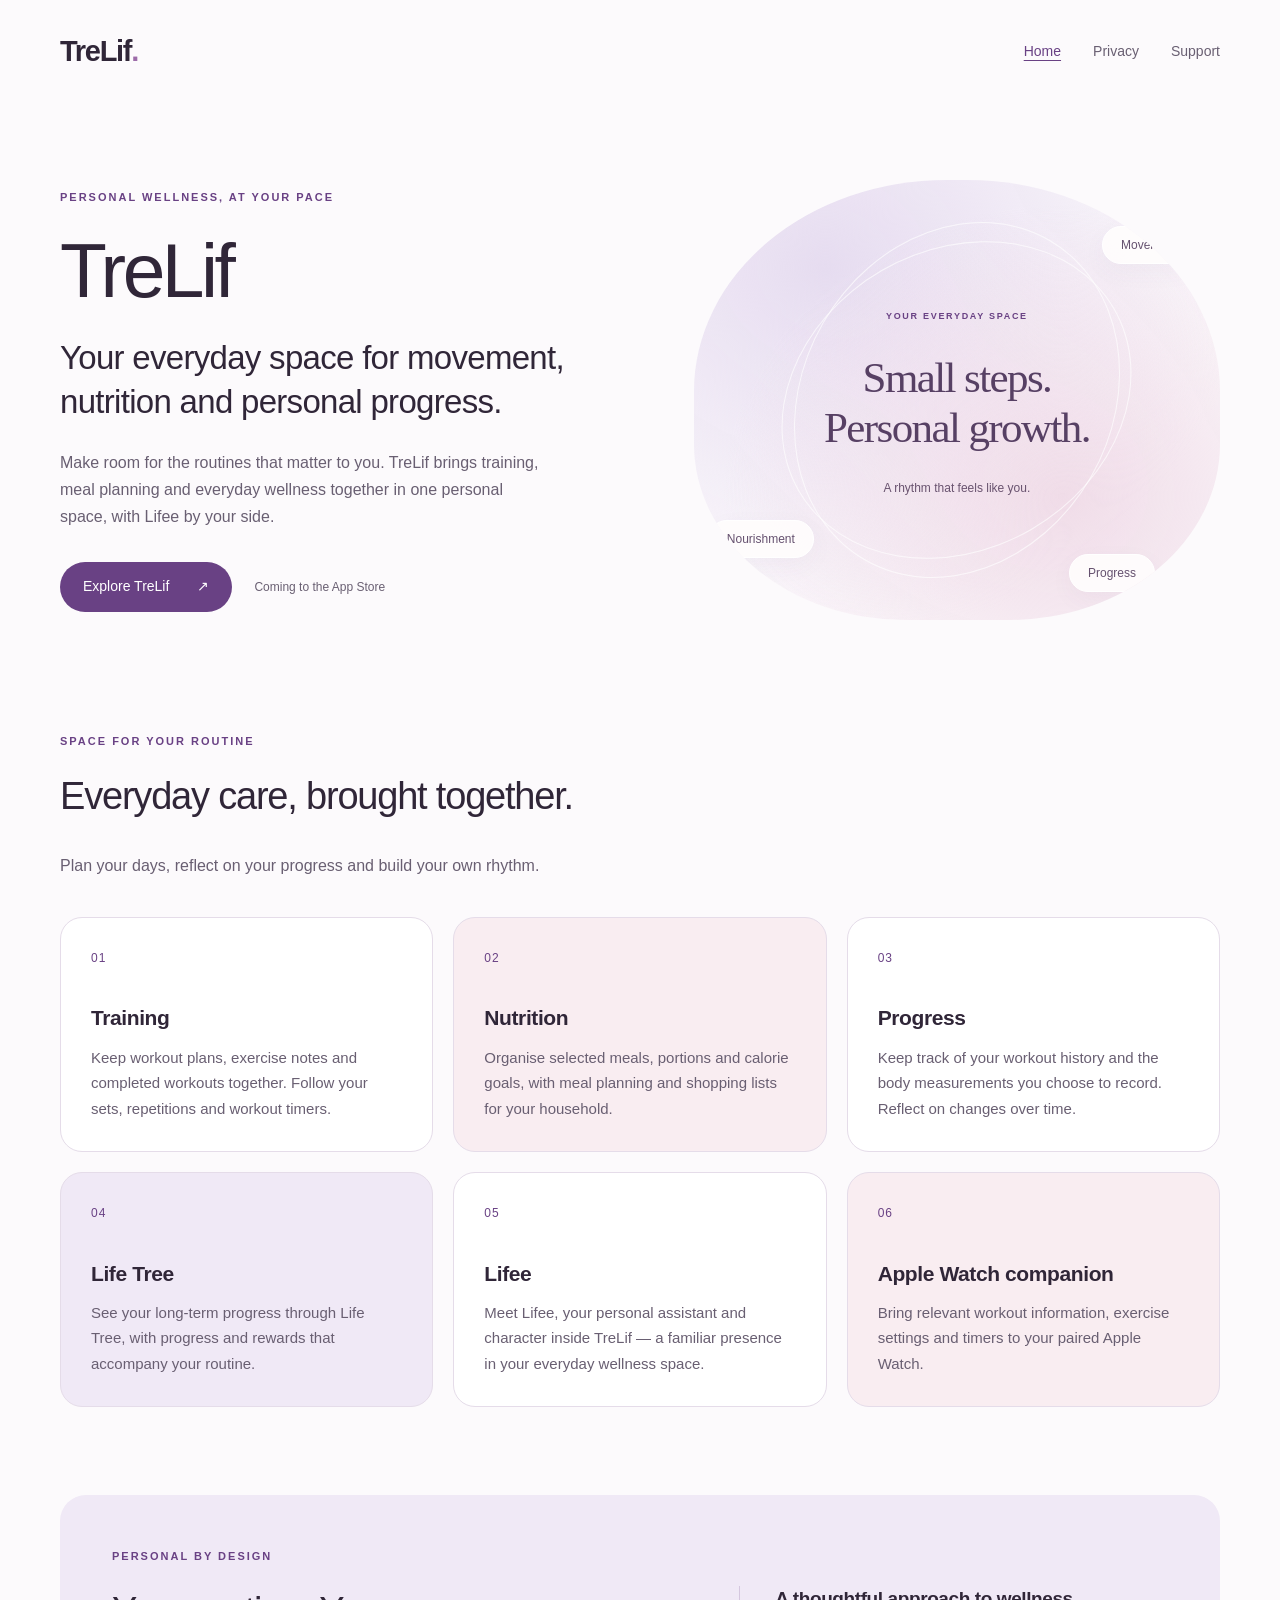
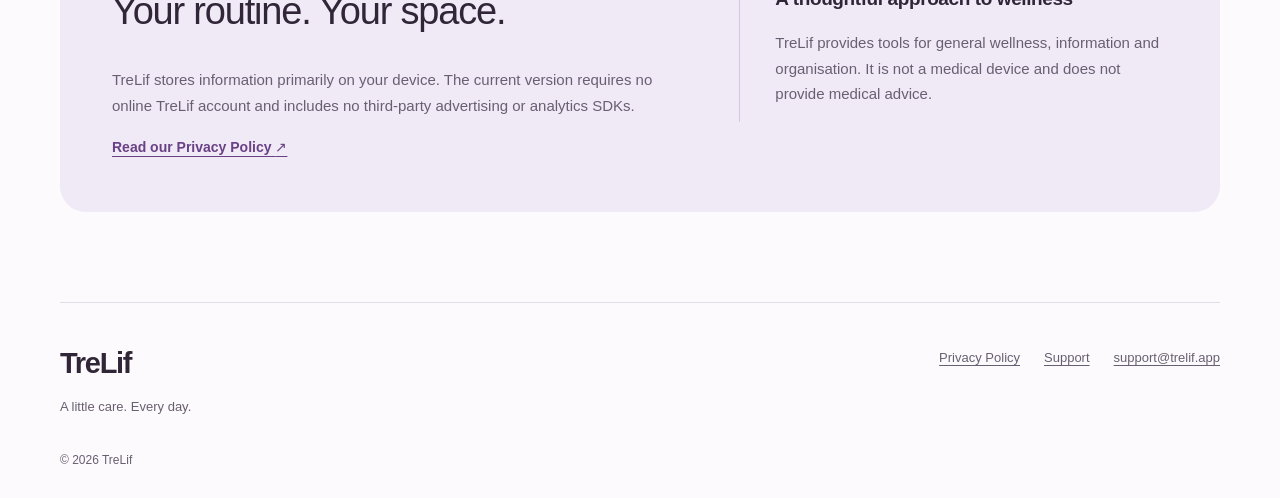
==== index.html @ 0e0c575e "Add TreLif website, privacy policy and support pages" ====
<!doctype html>
<html lang="en">
<head>
<meta charset="utf-8">
<meta name="viewport" content="width=device-width, initial-scale=1">
<meta name="description" content="Your everyday space for movement, nutrition and personal progress. Discover TreLif, Lifee and Life Tree.">
<meta name="theme-color" content="#faf7fc">
<title>TreLif — Your everyday wellness space</title>
<link rel="stylesheet" href="./assets/css/style.css">
</head>
<body>
<a class="skip-link" href="#main">Skip to content</a>
<header class="site-header wrap"><a class="wordmark" href="./" aria-label="TreLif home">TreLif<span class="brand-dot" aria-hidden="true">.</span></a><nav aria-label="Main navigation"><a href="./" aria-current="page">Home</a><a href="./privacy/">Privacy</a><a href="./support/">Support</a></nav></header>
<main id="main"><section class="hero wrap"><div class="hero-copy"><p class="eyebrow">PERSONAL WELLNESS, AT YOUR PACE</p><h1>TreLif</h1><p class="hero-statement">Your everyday space for movement, nutrition and personal progress.</p><p class="intro">Make room for the routines that matter to you. TreLif brings training, meal planning and everyday wellness together in one personal space, with Lifee by your side.</p><div class="hero-actions"><a class="button" href="#explore">Explore TreLif <span aria-hidden="true">↗</span></a><span class="coming">Coming to the App Store</span></div></div><aside class="hero-art" aria-label="Movement, nourishment and growth"><div class="orbit orbit-one"></div><div class="orbit orbit-two"></div><div class="art-core"><span class="eyebrow">YOUR EVERYDAY SPACE</span><p>Small steps.<br>Personal growth.</p><span class="art-caption">A rhythm that feels like you.</span></div><span class="art-label label-one">Movement</span><span class="art-label label-two">Nourishment</span><span class="art-label label-three">Progress</span></aside></section>
<section id="explore" class="explore wrap"><div class="section-heading"><p class="eyebrow">SPACE FOR YOUR ROUTINE</p><h2>Everyday care, brought together.</h2><p>Plan your days, reflect on your progress and build your own rhythm.</p></div><div class="feature-grid"><article class="feature-card"><span class="feature-number" aria-hidden="true">01</span><h3>Training</h3><p>Keep workout plans, exercise notes and completed workouts together. Follow your sets, repetitions and workout timers.</p></article><article class="feature-card"><span class="feature-number" aria-hidden="true">02</span><h3>Nutrition</h3><p>Organise selected meals, portions and calorie goals, with meal planning and shopping lists for your household.</p></article><article class="feature-card"><span class="feature-number" aria-hidden="true">03</span><h3>Progress</h3><p>Keep track of your workout history and the body measurements you choose to record. Reflect on changes over time.</p></article><article class="feature-card"><span class="feature-number" aria-hidden="true">04</span><h3>Life Tree</h3><p>See your long-term progress through Life Tree, with progress and rewards that accompany your routine.</p></article><article class="feature-card"><span class="feature-number" aria-hidden="true">05</span><h3>Lifee</h3><p>Meet Lifee, your personal assistant and character inside TreLif — a familiar presence in your everyday wellness space.</p></article><article class="feature-card"><span class="feature-number" aria-hidden="true">06</span><h3>Apple Watch companion</h3><p>Bring relevant workout information, exercise settings and timers to your paired Apple Watch.</p></article></div></section><section class="privacy-note wrap"><div><p class="eyebrow">PERSONAL BY DESIGN</p><h2>Your routine. Your space.</h2><p>TreLif stores information primarily on your device. The current version requires no online TreLif account and includes no third-party advertising or analytics SDKs.</p><a class="text-link" href="./privacy/">Read our Privacy Policy <span aria-hidden="true">↗</span></a></div><div class="wellness-note"><h3>A thoughtful approach to wellness</h3><p>TreLif provides tools for general wellness, information and organisation. It is not a medical device and does not provide medical advice.</p></div></section></main>
<footer class="site-footer wrap"><div><a class="wordmark" href="./">TreLif</a><p>A little care. Every day.</p></div><nav aria-label="Footer navigation"><a href="./privacy/">Privacy Policy</a><a href="./support/">Support</a><a href="mailto:support@trelif.app">support@trelif.app</a></nav><p class="copyright">© 2026 TreLif</p></footer>
</body>
</html>
---- assets/css/style.css ----
:root{color-scheme:light;--paper:#fcfafc;--ink:#302638;--muted:#695f72;--purple:#694184;--line:#e5dce9;--lavender:#f0e9f6;--pink:#f9edf1;font-family:-apple-system,BlinkMacSystemFont,"Segoe UI",sans-serif;font-synthesis:none}*{box-sizing:border-box}html{scroll-behavior:smooth;scroll-padding-top:2rem}body{margin:0;background:var(--paper);color:var(--ink);font-size:16px;line-height:1.7}a{color:var(--purple);text-underline-offset:.25em}a:hover{text-decoration-thickness:2px}a:focus-visible,summary:focus-visible{outline:3px solid var(--purple);outline-offset:5px;border-radius:3px}.wrap{width:min(1160px,calc(100% - 64px));margin-inline:auto}.narrow{max-width:800px}.site-header{min-height:104px;display:flex;align-items:center;justify-content:space-between;gap:24px}.wordmark{font-size:29px;font-weight:650;letter-spacing:-1.3px;color:var(--ink);text-decoration:none}.brand-dot{color:#9d6ba9}.site-header nav{display:flex;gap:32px}.site-header nav a{font-size:14px;color:var(--muted);text-decoration:none}.site-header nav a:hover,.site-header nav a[aria-current]{color:var(--purple);text-decoration:underline}.skip-link{position:absolute;top:8px;left:8px;transform:translateY(-180%);padding:8px 16px;background:white;z-index:5}.skip-link:focus{transform:none}.hero{display:grid;grid-template-columns:1.1fr 1fr;align-items:center;gap:55px;padding-block:76px 112px}.eyebrow{font-size:11px;font-weight:650;letter-spacing:2px;color:var(--purple);margin:0 0 22px}h1,h2,h3,p{margin-top:0}h1{font-size:clamp(48px,6vw,80px);font-weight:500;letter-spacing:-3.5px;line-height:1.08;margin-bottom:24px}h2{font-size:clamp(28px,3vw,38px);font-weight:500;line-height:1.25;letter-spacing:-1.2px}h3{font-size:21px;font-weight:550;line-height:1.35;letter-spacing:-.4px}.hero-statement{font-size:clamp(24px,2.6vw,33px);line-height:1.35;letter-spacing:-.7px;margin-bottom:24px}.intro{color:var(--muted);max-width:490px}.hero-actions{display:flex;flex-wrap:wrap;gap:22px;align-items:center;margin-top:32px}.button{display:inline-flex;gap:28px;align-items:center;background:var(--purple);color:#fff;text-decoration:none;padding:13px 23px;border-radius:50px;font-size:14px}.button:hover{background:#543268}.coming{font-size:12px;color:var(--muted)}.hero-art{min-height:440px;position:relative;display:grid;place-items:center;isolation:isolate;border-radius:48% 48% 40% 40%;background:radial-gradient(ellipse at 70% 72%,#f0dce8,transparent 65%),radial-gradient(ellipse at 25% 20%,#e6dcf0,transparent 75%);overflow:hidden}.art-core{text-align:center;z-index:1;padding:45px 20px}.art-core .eyebrow{font-size:9px;letter-spacing:1.7px}.art-core p{font-family:Georgia,"Times New Roman",serif;font-size:43px;line-height:1.16;letter-spacing:-1.6px;margin:26px 0 20px;color:#574064}.art-caption{font-size:12px;color:#69536f}.orbit{position:absolute;width:310px;height:370px;border:1px solid #ffffffaa;border-radius:50%;transform:rotate(30deg)}.orbit-two{width:365px;height:300px;transform:rotate(-30deg)}.art-label{position:absolute;z-index:2;background:#fffdfdea;border:1px solid #fff;border-radius:24px;padding:8px 18px;font-size:12px;color:#65516f;box-shadow:0 8px 25px #6440730b}.label-one{top:46px;right:24px}.label-two{bottom:62px;left:14px}.label-three{bottom:28px;right:65px}.explore{padding-bottom:88px}.section-heading{max-width:650px;margin-bottom:38px}.section-heading p:last-child{color:var(--muted)}.feature-grid{display:grid;grid-template-columns:repeat(3,1fr);gap:20px}.feature-card{padding:30px;border:1px solid var(--line);border-radius:22px;background:#fff}.feature-card:nth-child(2),.feature-card:nth-child(6){background:var(--pink)}.feature-card:nth-child(4){background:var(--lavender)}.feature-number{display:block;font-size:12px;letter-spacing:1px;color:var(--purple);margin-bottom:36px}.feature-card h3{margin-bottom:12px}.feature-card p{font-size:15px;color:var(--muted);margin:0}.privacy-note{display:grid;grid-template-columns:1.3fr 1fr;gap:70px;padding:52px;border-radius:26px;background:var(--lavender);margin-bottom:90px}.privacy-note p:not(.eyebrow){color:var(--muted);font-size:15px}.text-link{font-size:14px;font-weight:600}.wellness-note{align-self:center;border-left:1px solid #d5c7df;padding-left:35px}.wellness-note h3{font-size:19px}.site-footer{border-top:1px solid var(--line);display:grid;grid-template-columns:1fr auto;gap:25px;padding-block:36px 28px}.site-footer p{font-size:13px;color:var(--muted);margin:7px 0 0}.site-footer nav{display:flex;align-items:start;flex-wrap:wrap;gap:24px;padding-top:8px}.site-footer nav a{font-size:13px;color:var(--muted)}.site-footer .copyright{grid-column:1/-1;font-size:12px}.page-heading{padding-block:64px 38px}.page-heading h1{font-size:clamp(36px,5vw,54px);letter-spacing:-2px}.page-heading>p:not(.eyebrow){color:var(--muted)}.dates{display:flex;flex-wrap:wrap;gap:8px 30px;border-block:1px solid var(--line);padding:16px 0;margin:28px 0}.dates p{font-size:13px;margin:0}.policy{padding-bottom:70px}.contents{background:var(--lavender);border-radius:20px;padding:28px 32px;margin-bottom:48px}.contents h2{font-size:24px}.contents ol{columns:2;column-gap:40px;padding-left:24px;margin:0}.contents li{font-size:13px;padding:4px 0;break-inside:avoid}.policy section{padding-top:18px;margin-bottom:26px}.policy section h2{font-size:25px;letter-spacing:-.5px}.policy section p,.policy section li{color:var(--muted)}.policy section ul{padding-left:24px}.contact-email{display:inline-block;font-size:clamp(20px,4vw,29px);font-weight:500;overflow-wrap:anywhere}.faq{padding-bottom:80px}.faq>h2{margin-bottom:32px}.faq article{border-top:1px solid var(--line);padding:24px 0 7px}.faq article h3{font-size:18px;margin-bottom:10px}.faq article p{color:var(--muted)}.support-policy{margin-top:30px}.error-page{min-height:55vh;padding-bottom:80px}main{overflow-wrap:break-word}@media(min-width:1400px){.hero{padding-top:100px}}@media(max-width:900px){.hero{gap:28px;padding-block:48px 72px}.hero-art{min-height:390px}.art-core p{font-size:36px}.feature-grid{grid-template-columns:repeat(2,1fr)}.privacy-note{gap:35px;padding:36px}.site-footer nav{gap:16px;max-width:300px}}@media(max-width:640px){.wrap{width:calc(100% - 40px)}.site-header{min-height:84px;gap:16px}.site-header nav{gap:18px}.site-header nav a{font-size:13px}.wordmark{font-size:26px}.hero{grid-template-columns:1fr;padding-block:36px 64px;gap:42px}h1{letter-spacing:-2px}.hero-art{min-height:350px;max-width:420px;width:100%;justify-self:center}.hero-statement{max-width:420px}.hero-actions{gap:18px}.art-core p{font-size:39px}.feature-grid{grid-template-columns:1fr}.feature-card{padding:27px}.feature-number{margin-bottom:24px}.explore{padding-bottom:56px}.privacy-note{grid-template-columns:1fr;padding:28px;gap:30px;margin-bottom:56px}.wellness-note{padding-left:0;padding-top:25px;border-left:0;border-top:1px solid #d5c7df}.site-footer{grid-template-columns:1fr;gap:16px}.site-footer nav{max-width:none;gap:14px 24px}.page-heading{padding-top:36px}.contents{padding:24px}.contents ol{columns:1}.policy section h2{font-size:23px}.dates{display:block}.dates p+p{margin-top:8px}}@media(prefers-reduced-motion:reduce){html{scroll-behavior:auto}*,*::before,*::after{animation:none!important;transition:none!important}}
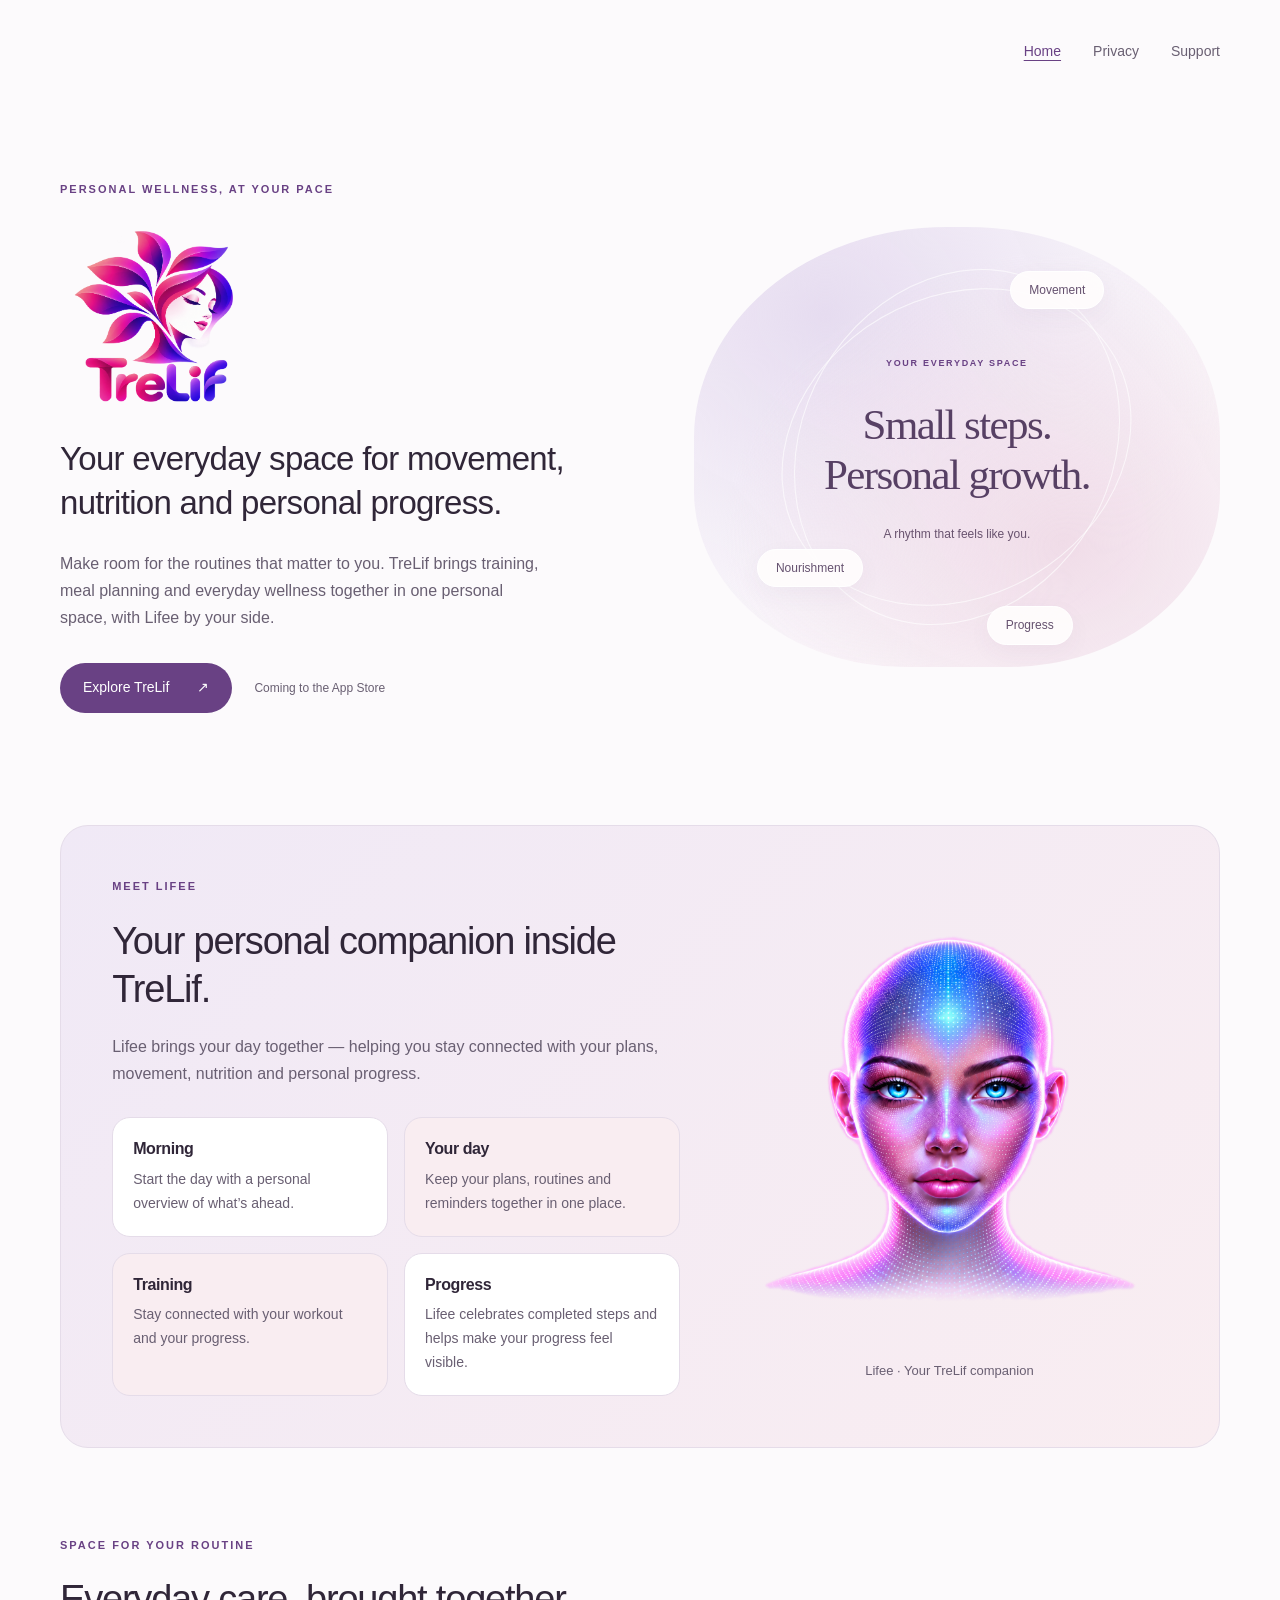
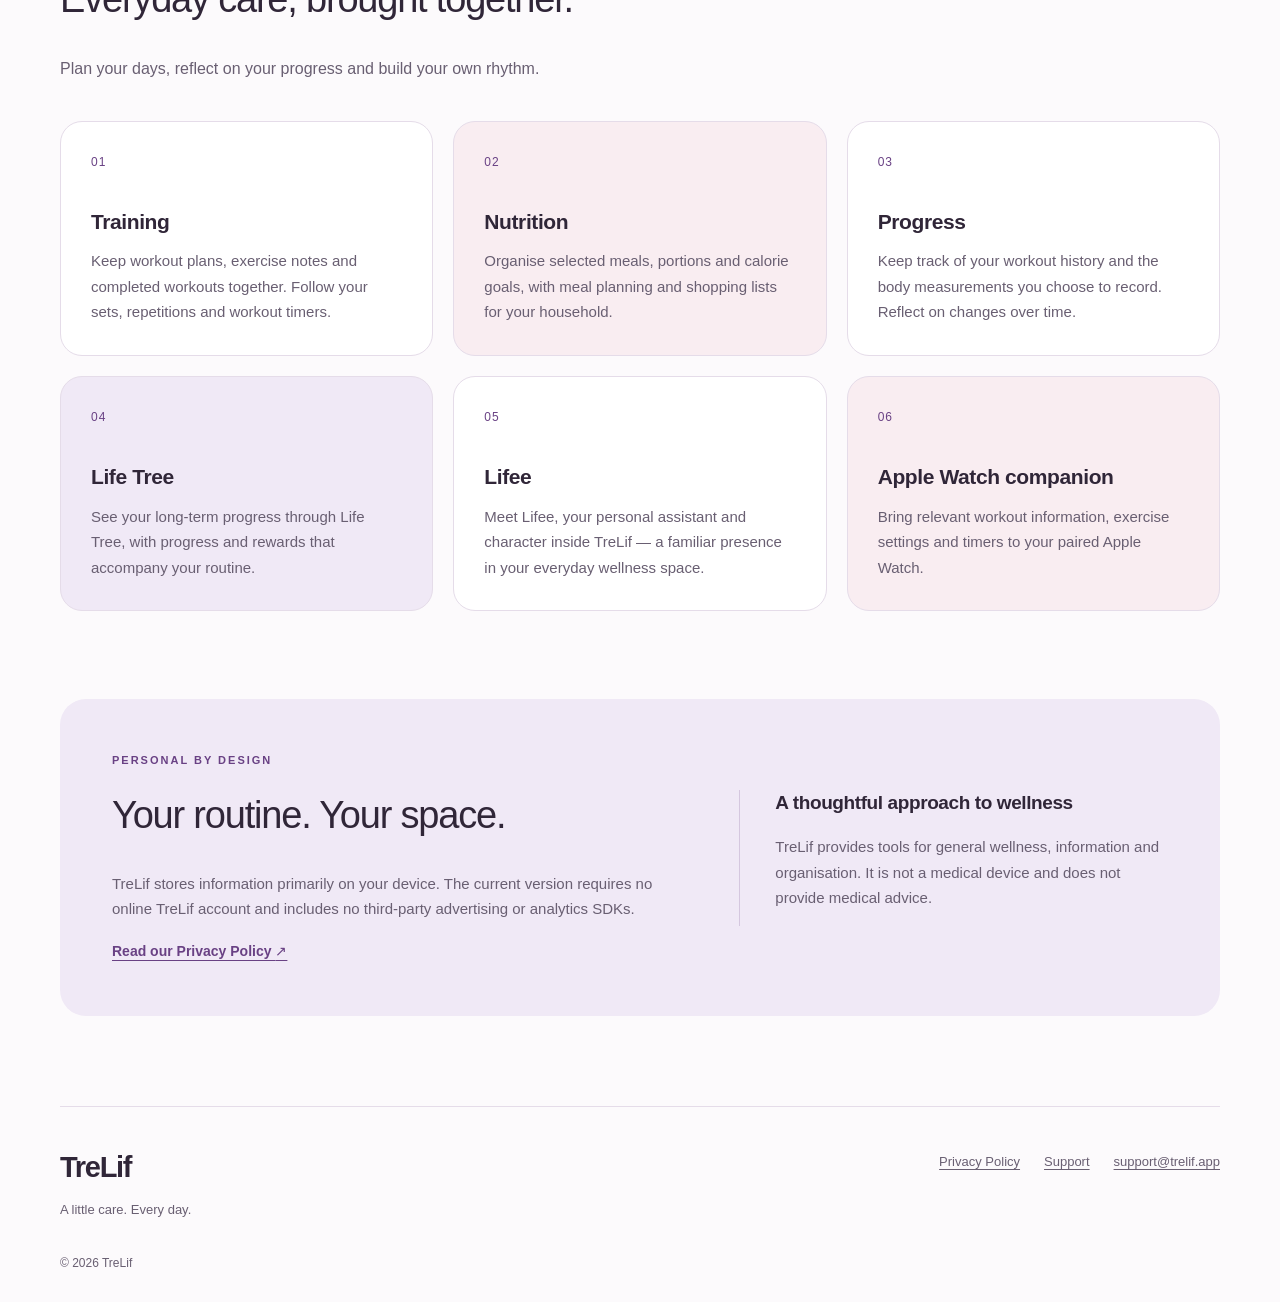
==== commit 5f7fa1a0: "checkpoint: approved Lifee design before animation" ====
--- a/index.html
+++ b/index.html
@@ -10,8 +10,29 @@
 </head>
 <body>
 <a class="skip-link" href="#main">Skip to content</a>
-<header class="site-header wrap"><a class="wordmark" href="./" aria-label="TreLif home">TreLif<span class="brand-dot" aria-hidden="true">.</span></a><nav aria-label="Main navigation"><a href="./" aria-current="page">Home</a><a href="./privacy/">Privacy</a><a href="./support/">Support</a></nav></header>
-<main id="main"><section class="hero wrap"><div class="hero-copy"><p class="eyebrow">PERSONAL WELLNESS, AT YOUR PACE</p><h1>TreLif</h1><p class="hero-statement">Your everyday space for movement, nutrition and personal progress.</p><p class="intro">Make room for the routines that matter to you. TreLif brings training, meal planning and everyday wellness together in one personal space, with Lifee by your side.</p><div class="hero-actions"><a class="button" href="#explore">Explore TreLif <span aria-hidden="true">↗</span></a><span class="coming">Coming to the App Store</span></div></div><aside class="hero-art" aria-label="Movement, nourishment and growth"><div class="orbit orbit-one"></div><div class="orbit orbit-two"></div><div class="art-core"><span class="eyebrow">YOUR EVERYDAY SPACE</span><p>Small steps.<br>Personal growth.</p><span class="art-caption">A rhythm that feels like you.</span></div><span class="art-label label-one">Movement</span><span class="art-label label-two">Nourishment</span><span class="art-label label-three">Progress</span></aside></section>
+<header class="site-header site-header--home wrap"><nav aria-label="Main navigation"><a href="./" aria-current="page">Home</a><a href="./privacy/">Privacy</a><a href="./support/">Support</a></nav></header>
+<main id="main"><section class="hero wrap"><div class="hero-copy"><p class="eyebrow">PERSONAL WELLNESS, AT YOUR PACE</p><img class="hero-logo" src="assets/images/trelif-logo-web-new.png" alt="TreLif" width="1024" height="1024"><h1 class="hero-statement">Your everyday space for movement, nutrition and personal progress.</h1><p class="intro">Make room for the routines that matter to you. TreLif brings training, meal planning and everyday wellness together in one personal space, with Lifee by your side.</p><div class="hero-actions"><a class="button" href="#explore">Explore TreLif <span aria-hidden="true">↗</span></a><span class="coming">Coming to the App Store</span></div></div><aside class="hero-art" aria-label="Movement, nourishment and growth"><div class="orbit orbit-one"></div><div class="orbit orbit-two"></div><div class="art-core"><span class="eyebrow">YOUR EVERYDAY SPACE</span><p>Small steps.<br>Personal growth.</p><span class="art-caption">A rhythm that feels like you.</span></div><span class="art-label label-one">Movement</span><span class="art-label label-two">Nourishment</span><span class="art-label label-three">Progress</span></aside></section>
+<section class="lifee-section wrap" aria-labelledby="lifee-heading">
+  <div class="lifee-panel">
+    <div class="lifee-copy">
+      <p class="eyebrow">MEET LIFEE</p>
+      <h2 id="lifee-heading">Your personal companion inside TreLif.</h2>
+      <p class="lifee-description">Lifee brings your day together — helping you stay connected with your plans, movement, nutrition and personal progress.</p>
+      <div class="lifee-features">
+        <article class="lifee-feature"><h3>Morning</h3><p>Start the day with a personal overview of what’s ahead.</p></article>
+        <article class="lifee-feature"><h3>Your day</h3><p>Keep your plans, routines and reminders together in one place.</p></article>
+        <article class="lifee-feature"><h3>Training</h3><p>Stay connected with your workout and your progress.</p></article>
+        <article class="lifee-feature"><h3>Progress</h3><p>Lifee celebrates completed steps and helps make your progress feel visible.</p></article>
+      </div>
+    </div>
+    <figure class="lifee-artwork">
+      <div class="lifee-visual">
+        <img class="lifee-image" src="assets/images/lifee-web-clean.png" alt="Lifee, the TreLif companion, with a glowing face and blue eyes" width="1278" height="1230" loading="eager" decoding="async">
+      </div>
+      <figcaption class="lifee-caption">Lifee · Your TreLif companion</figcaption>
+    </figure>
+  </div>
+</section>
 <section id="explore" class="explore wrap"><div class="section-heading"><p class="eyebrow">SPACE FOR YOUR ROUTINE</p><h2>Everyday care, brought together.</h2><p>Plan your days, reflect on your progress and build your own rhythm.</p></div><div class="feature-grid"><article class="feature-card"><span class="feature-number" aria-hidden="true">01</span><h3>Training</h3><p>Keep workout plans, exercise notes and completed workouts together. Follow your sets, repetitions and workout timers.</p></article><article class="feature-card"><span class="feature-number" aria-hidden="true">02</span><h3>Nutrition</h3><p>Organise selected meals, portions and calorie goals, with meal planning and shopping lists for your household.</p></article><article class="feature-card"><span class="feature-number" aria-hidden="true">03</span><h3>Progress</h3><p>Keep track of your workout history and the body measurements you choose to record. Reflect on changes over time.</p></article><article class="feature-card"><span class="feature-number" aria-hidden="true">04</span><h3>Life Tree</h3><p>See your long-term progress through Life Tree, with progress and rewards that accompany your routine.</p></article><article class="feature-card"><span class="feature-number" aria-hidden="true">05</span><h3>Lifee</h3><p>Meet Lifee, your personal assistant and character inside TreLif — a familiar presence in your everyday wellness space.</p></article><article class="feature-card"><span class="feature-number" aria-hidden="true">06</span><h3>Apple Watch companion</h3><p>Bring relevant workout information, exercise settings and timers to your paired Apple Watch.</p></article></div></section><section class="privacy-note wrap"><div><p class="eyebrow">PERSONAL BY DESIGN</p><h2>Your routine. Your space.</h2><p>TreLif stores information primarily on your device. The current version requires no online TreLif account and includes no third-party advertising or analytics SDKs.</p><a class="text-link" href="./privacy/">Read our Privacy Policy <span aria-hidden="true">↗</span></a></div><div class="wellness-note"><h3>A thoughtful approach to wellness</h3><p>TreLif provides tools for general wellness, information and organisation. It is not a medical device and does not provide medical advice.</p></div></section></main>
 <footer class="site-footer wrap"><div><a class="wordmark" href="./">TreLif</a><p>A little care. Every day.</p></div><nav aria-label="Footer navigation"><a href="./privacy/">Privacy Policy</a><a href="./support/">Support</a><a href="mailto:support@trelif.app">support@trelif.app</a></nav><p class="copyright">© 2026 TreLif</p></footer>
 </body>
--- a/assets/css/style.css
+++ b/assets/css/style.css
@@ -1 +1,21 @@
-:root{color-scheme:light;--paper:#fcfafc;--ink:#302638;--muted:#695f72;--purple:#694184;--line:#e5dce9;--lavender:#f0e9f6;--pink:#f9edf1;font-family:-apple-system,BlinkMacSystemFont,"Segoe UI",sans-serif;font-synthesis:none}*{box-sizing:border-box}html{scroll-behavior:smooth;scroll-padding-top:2rem}body{margin:0;background:var(--paper);color:var(--ink);font-size:16px;line-height:1.7}a{color:var(--purple);text-underline-offset:.25em}a:hover{text-decoration-thickness:2px}a:focus-visible,summary:focus-visible{outline:3px solid var(--purple);outline-offset:5px;border-radius:3px}.wrap{width:min(1160px,calc(100% - 64px));margin-inline:auto}.narrow{max-width:800px}.site-header{min-height:104px;display:flex;align-items:center;justify-content:space-between;gap:24px}.wordmark{font-size:29px;font-weight:650;letter-spacing:-1.3px;color:var(--ink);text-decoration:none}.brand-dot{color:#9d6ba9}.site-header nav{display:flex;gap:32px}.site-header nav a{font-size:14px;color:var(--muted);text-decoration:none}.site-header nav a:hover,.site-header nav a[aria-current]{color:var(--purple);text-decoration:underline}.skip-link{position:absolute;top:8px;left:8px;transform:translateY(-180%);padding:8px 16px;background:white;z-index:5}.skip-link:focus{transform:none}.hero{display:grid;grid-template-columns:1.1fr 1fr;align-items:center;gap:55px;padding-block:76px 112px}.eyebrow{font-size:11px;font-weight:650;letter-spacing:2px;color:var(--purple);margin:0 0 22px}h1,h2,h3,p{margin-top:0}h1{font-size:clamp(48px,6vw,80px);font-weight:500;letter-spacing:-3.5px;line-height:1.08;margin-bottom:24px}h2{font-size:clamp(28px,3vw,38px);font-weight:500;line-height:1.25;letter-spacing:-1.2px}h3{font-size:21px;font-weight:550;line-height:1.35;letter-spacing:-.4px}.hero-statement{font-size:clamp(24px,2.6vw,33px);line-height:1.35;letter-spacing:-.7px;margin-bottom:24px}.intro{color:var(--muted);max-width:490px}.hero-actions{display:flex;flex-wrap:wrap;gap:22px;align-items:center;margin-top:32px}.button{display:inline-flex;gap:28px;align-items:center;background:var(--purple);color:#fff;text-decoration:none;padding:13px 23px;border-radius:50px;font-size:14px}.button:hover{background:#543268}.coming{font-size:12px;color:var(--muted)}.hero-art{min-height:440px;position:relative;display:grid;place-items:center;isolation:isolate;border-radius:48% 48% 40% 40%;background:radial-gradient(ellipse at 70% 72%,#f0dce8,transparent 65%),radial-gradient(ellipse at 25% 20%,#e6dcf0,transparent 75%);overflow:hidden}.art-core{text-align:center;z-index:1;padding:45px 20px}.art-core .eyebrow{font-size:9px;letter-spacing:1.7px}.art-core p{font-family:Georgia,"Times New Roman",serif;font-size:43px;line-height:1.16;letter-spacing:-1.6px;margin:26px 0 20px;color:#574064}.art-caption{font-size:12px;color:#69536f}.orbit{position:absolute;width:310px;height:370px;border:1px solid #ffffffaa;border-radius:50%;transform:rotate(30deg)}.orbit-two{width:365px;height:300px;transform:rotate(-30deg)}.art-label{position:absolute;z-index:2;background:#fffdfdea;border:1px solid #fff;border-radius:24px;padding:8px 18px;font-size:12px;color:#65516f;box-shadow:0 8px 25px #6440730b}.label-one{top:46px;right:24px}.label-two{bottom:62px;left:14px}.label-three{bottom:28px;right:65px}.explore{padding-bottom:88px}.section-heading{max-width:650px;margin-bottom:38px}.section-heading p:last-child{color:var(--muted)}.feature-grid{display:grid;grid-template-columns:repeat(3,1fr);gap:20px}.feature-card{padding:30px;border:1px solid var(--line);border-radius:22px;background:#fff}.feature-card:nth-child(2),.feature-card:nth-child(6){background:var(--pink)}.feature-card:nth-child(4){background:var(--lavender)}.feature-number{display:block;font-size:12px;letter-spacing:1px;color:var(--purple);margin-bottom:36px}.feature-card h3{margin-bottom:12px}.feature-card p{font-size:15px;color:var(--muted);margin:0}.privacy-note{display:grid;grid-template-columns:1.3fr 1fr;gap:70px;padding:52px;border-radius:26px;background:var(--lavender);margin-bottom:90px}.privacy-note p:not(.eyebrow){color:var(--muted);font-size:15px}.text-link{font-size:14px;font-weight:600}.wellness-note{align-self:center;border-left:1px solid #d5c7df;padding-left:35px}.wellness-note h3{font-size:19px}.site-footer{border-top:1px solid var(--line);display:grid;grid-template-columns:1fr auto;gap:25px;padding-block:36px 28px}.site-footer p{font-size:13px;color:var(--muted);margin:7px 0 0}.site-footer nav{display:flex;align-items:start;flex-wrap:wrap;gap:24px;padding-top:8px}.site-footer nav a{font-size:13px;color:var(--muted)}.site-footer .copyright{grid-column:1/-1;font-size:12px}.page-heading{padding-block:64px 38px}.page-heading h1{font-size:clamp(36px,5vw,54px);letter-spacing:-2px}.page-heading>p:not(.eyebrow){color:var(--muted)}.dates{display:flex;flex-wrap:wrap;gap:8px 30px;border-block:1px solid var(--line);padding:16px 0;margin:28px 0}.dates p{font-size:13px;margin:0}.policy{padding-bottom:70px}.contents{background:var(--lavender);border-radius:20px;padding:28px 32px;margin-bottom:48px}.contents h2{font-size:24px}.contents ol{columns:2;column-gap:40px;padding-left:24px;margin:0}.contents li{font-size:13px;padding:4px 0;break-inside:avoid}.policy section{padding-top:18px;margin-bottom:26px}.policy section h2{font-size:25px;letter-spacing:-.5px}.policy section p,.policy section li{color:var(--muted)}.policy section ul{padding-left:24px}.contact-email{display:inline-block;font-size:clamp(20px,4vw,29px);font-weight:500;overflow-wrap:anywhere}.faq{padding-bottom:80px}.faq>h2{margin-bottom:32px}.faq article{border-top:1px solid var(--line);padding:24px 0 7px}.faq article h3{font-size:18px;margin-bottom:10px}.faq article p{color:var(--muted)}.support-policy{margin-top:30px}.error-page{min-height:55vh;padding-bottom:80px}main{overflow-wrap:break-word}@media(min-width:1400px){.hero{padding-top:100px}}@media(max-width:900px){.hero{gap:28px;padding-block:48px 72px}.hero-art{min-height:390px}.art-core p{font-size:36px}.feature-grid{grid-template-columns:repeat(2,1fr)}.privacy-note{gap:35px;padding:36px}.site-footer nav{gap:16px;max-width:300px}}@media(max-width:640px){.wrap{width:calc(100% - 40px)}.site-header{min-height:84px;gap:16px}.site-header nav{gap:18px}.site-header nav a{font-size:13px}.wordmark{font-size:26px}.hero{grid-template-columns:1fr;padding-block:36px 64px;gap:42px}h1{letter-spacing:-2px}.hero-art{min-height:350px;max-width:420px;width:100%;justify-self:center}.hero-statement{max-width:420px}.hero-actions{gap:18px}.art-core p{font-size:39px}.feature-grid{grid-template-columns:1fr}.feature-card{padding:27px}.feature-number{margin-bottom:24px}.explore{padding-bottom:56px}.privacy-note{grid-template-columns:1fr;padding:28px;gap:30px;margin-bottom:56px}.wellness-note{padding-left:0;padding-top:25px;border-left:0;border-top:1px solid #d5c7df}.site-footer{grid-template-columns:1fr;gap:16px}.site-footer nav{max-width:none;gap:14px 24px}.page-heading{padding-top:36px}.contents{padding:24px}.contents ol{columns:1}.policy section h2{font-size:23px}.dates{display:block}.dates p+p{margin-top:8px}}@media(prefers-reduced-motion:reduce){html{scroll-behavior:auto}*,*::before,*::after{animation:none!important;transition:none!important}}
+:root{color-scheme:light;--paper:#fcfafc;--ink:#302638;--muted:#695f72;--purple:#694184;--line:#e5dce9;--lavender:#f0e9f6;--pink:#f9edf1;font-family:-apple-system,BlinkMacSystemFont,"Segoe UI",sans-serif;font-synthesis:none}*{box-sizing:border-box}html{scroll-behavior:smooth;scroll-padding-top:2rem}body{margin:0;background:var(--paper);color:var(--ink);font-size:16px;line-height:1.7}a{color:var(--purple);text-underline-offset:.25em}a:hover{text-decoration-thickness:2px}a:focus-visible,summary:focus-visible{outline:3px solid var(--purple);outline-offset:5px;border-radius:3px}.wrap{width:min(1160px,calc(100% - 64px));margin-inline:auto}.narrow{max-width:800px}.site-header{min-height:104px;display:flex;align-items:center;justify-content:space-between;gap:24px}.wordmark{font-size:29px;font-weight:650;letter-spacing:-1.3px;color:var(--ink);text-decoration:none}.brand{display:inline-flex;align-items:center;flex-shrink:0}.brand-logo{display:block;width:64px;height:auto}.site-header nav{display:flex;gap:32px}.site-header nav a{font-size:14px;color:var(--muted);text-decoration:none}.site-header nav a:hover,.site-header nav a[aria-current]{color:var(--purple);text-decoration:underline}.skip-link{position:absolute;top:8px;left:8px;transform:translateY(-180%);padding:8px 16px;background:white;z-index:5}.skip-link:focus{transform:none}.hero{display:grid;grid-template-columns:1.1fr 1fr;align-items:center;gap:55px;padding-block:76px 112px}.eyebrow{font-size:11px;font-weight:650;letter-spacing:2px;color:var(--purple);margin:0 0 22px}h1,h2,h3,p{margin-top:0}h1{font-size:clamp(48px,6vw,80px);font-weight:500;letter-spacing:-3.5px;line-height:1.08;margin-bottom:24px}h2{font-size:clamp(28px,3vw,38px);font-weight:500;line-height:1.25;letter-spacing:-1.2px}h3{font-size:21px;font-weight:550;line-height:1.35;letter-spacing:-.4px}.hero-statement{font-size:clamp(24px,2.6vw,33px);font-weight:500;line-height:1.35;letter-spacing:-.7px;margin-bottom:24px}.intro{color:var(--muted);max-width:490px}.hero-actions{display:flex;flex-wrap:wrap;gap:22px;align-items:center;margin-top:32px}.button{display:inline-flex;gap:28px;align-items:center;background:var(--purple);color:#fff;text-decoration:none;padding:13px 23px;border-radius:50px;font-size:14px}.button:hover{background:#543268}.coming{font-size:12px;color:var(--muted)}.hero-art{min-height:440px;position:relative;display:grid;place-items:center;isolation:isolate;border-radius:48% 48% 40% 40%;background:radial-gradient(ellipse at 70% 72%,#f0dce8,transparent 65%),radial-gradient(ellipse at 25% 20%,#e6dcf0,transparent 75%);overflow:hidden}.art-core{text-align:center;z-index:1;padding:45px 20px}.art-core .eyebrow{font-size:9px;letter-spacing:1.7px}.art-core p{font-family:Georgia,"Times New Roman",serif;font-size:43px;line-height:1.16;letter-spacing:-1.6px;margin:26px 0 20px;color:#574064}.art-caption{font-size:12px;color:#69536f}.orbit{position:absolute;width:310px;height:370px;border:1px solid #ffffffaa;border-radius:50%;transform:rotate(30deg)}.orbit-two{width:365px;height:300px;transform:rotate(-30deg)}.art-label{position:absolute;z-index:2;background:#fffdfdea;border:1px solid #fff;border-radius:24px;padding:8px 18px;font-size:12px;color:#65516f;box-shadow:0 8px 25px #6440730b}.label-one{top:10%;right:22%}.label-two{bottom:18%;left:12%}.label-three{bottom:5%;right:28%}.explore{padding-bottom:88px}.section-heading{max-width:650px;margin-bottom:38px}.section-heading p:last-child{color:var(--muted)}.feature-grid{display:grid;grid-template-columns:repeat(3,1fr);gap:20px}.feature-card{padding:30px;border:1px solid var(--line);border-radius:22px;background:#fff}.feature-card:nth-child(2),.feature-card:nth-child(6){background:var(--pink)}.feature-card:nth-child(4){background:var(--lavender)}.feature-number{display:block;font-size:12px;letter-spacing:1px;color:var(--purple);margin-bottom:36px}.feature-card h3{margin-bottom:12px}.feature-card p{font-size:15px;color:var(--muted);margin:0}.privacy-note{display:grid;grid-template-columns:1.3fr 1fr;gap:70px;padding:52px;border-radius:26px;background:var(--lavender);margin-bottom:90px}.privacy-note p:not(.eyebrow){color:var(--muted);font-size:15px}.text-link{font-size:14px;font-weight:600}.wellness-note{align-self:center;border-left:1px solid #d5c7df;padding-left:35px}.wellness-note h3{font-size:19px}.site-footer{border-top:1px solid var(--line);display:grid;grid-template-columns:1fr auto;gap:25px;padding-block:36px 28px}.site-footer p{font-size:13px;color:var(--muted);margin:7px 0 0}.site-footer nav{display:flex;align-items:start;flex-wrap:wrap;gap:24px;padding-top:8px}.site-footer nav a{font-size:13px;color:var(--muted)}.site-footer .copyright{grid-column:1/-1;font-size:12px}.page-heading{padding-block:64px 38px}.page-heading h1{font-size:clamp(36px,5vw,54px);letter-spacing:-2px}.page-heading>p:not(.eyebrow){color:var(--muted)}.dates{display:flex;flex-wrap:wrap;gap:8px 30px;border-block:1px solid var(--line);padding:16px 0;margin:28px 0}.dates p{font-size:13px;margin:0}.policy{padding-bottom:70px}.contents{background:var(--lavender);border-radius:20px;padding:28px 32px;margin-bottom:48px}.contents h2{font-size:24px}.contents ol{columns:2;column-gap:40px;padding-left:24px;margin:0}.contents li{font-size:13px;padding:4px 0;break-inside:avoid}.policy section{padding-top:18px;margin-bottom:26px}.policy section h2{font-size:25px;letter-spacing:-.5px}.policy section p,.policy section li{color:var(--muted)}.policy section ul{padding-left:24px}.contact-email{display:inline-block;font-size:clamp(20px,4vw,29px);font-weight:500;overflow-wrap:anywhere}.faq{padding-bottom:80px}.faq>h2{margin-bottom:32px}.faq article{border-top:1px solid var(--line);padding:24px 0 7px}.faq article h3{font-size:18px;margin-bottom:10px}.faq article p{color:var(--muted)}.support-policy{margin-top:30px}.error-page{min-height:55vh;padding-bottom:80px}main{overflow-wrap:break-word}@media(min-width:1400px){.hero{padding-top:100px}}@media(max-width:900px){.hero{gap:28px;padding-block:48px 72px}.hero-art{min-height:390px}.art-core p{font-size:36px}.feature-grid{grid-template-columns:repeat(2,1fr)}.privacy-note{gap:35px;padding:36px}.site-footer nav{gap:16px;max-width:300px}}@media(max-width:640px){.wrap{width:calc(100% - 40px)}.site-header{min-height:84px;gap:16px;flex-wrap:wrap;padding-block:12px}.brand-logo{width:56px}.site-header nav{gap:18px}.site-header nav a{font-size:13px}.wordmark{font-size:26px}.hero{grid-template-columns:1fr;padding-block:36px 64px;gap:42px}h1{letter-spacing:-2px}.hero-art{min-height:350px;max-width:420px;width:100%;justify-self:center}.hero-statement{max-width:420px}.hero-actions{gap:18px}.art-core p{font-size:39px}.feature-grid{grid-template-columns:1fr}.feature-card{padding:27px}.feature-number{margin-bottom:24px}.explore{padding-bottom:56px}.privacy-note{grid-template-columns:1fr;padding:28px;gap:30px;margin-bottom:56px}.wellness-note{padding-left:0;padding-top:25px;border-left:0;border-top:1px solid #d5c7df}.site-footer{grid-template-columns:1fr;gap:16px}.site-footer nav{max-width:none;gap:14px 24px}.page-heading{padding-top:36px}.contents{padding:24px}.contents ol{columns:1}.policy section h2{font-size:23px}.dates{display:block}.dates p+p{margin-top:8px}}@media(prefers-reduced-motion:reduce){html{scroll-behavior:auto}*,*::before,*::after{animation:none!important;transition:none!important}}
+
+.site-header--home{justify-content:flex-end}
+.hero-logo{display:block;width:clamp(128px,16vw,192px);max-width:100%;height:auto;margin-bottom:24px;filter:saturate(0.88)}
+/* Meet Lifee: all styling is scoped to the new Home section. */
+.lifee-section{padding-bottom:88px}
+.lifee-panel{display:grid;grid-template-columns:minmax(0,1.3fr) minmax(0,1fr);align-items:center;gap:clamp(28px,4vw,56px);padding:clamp(24px,4vw,52px);border:1px solid var(--line);border-radius:28px;background:linear-gradient(135deg,var(--lavender),var(--pink))}
+.lifee-copy{min-width:0}
+.lifee-copy h2{max-width:520px;margin-bottom:20px}
+.lifee-description{color:var(--muted);margin-bottom:30px}
+.lifee-features{display:grid;grid-template-columns:repeat(2,minmax(0,1fr));gap:16px}
+.lifee-feature{padding:20px;border:1px solid var(--line);border-radius:18px;background:#fff}
+.lifee-feature:nth-child(2),.lifee-feature:nth-child(3){background:var(--pink)}
+.lifee-feature h3{font-size:16px;margin-bottom:8px}
+.lifee-feature p{font-size:14px;color:var(--muted);margin-bottom:0}
+.lifee-visual{display:grid;place-items:center;min-height:360px;min-width:0;padding:24px 0}
+.lifee-artwork{min-width:0;width:100%;max-width:420px;margin:0;justify-self:center}
+.lifee-image{display:block;width:100%;max-width:100%;height:auto;object-fit:contain}
+.lifee-caption{font-size:13px;color:var(--muted);text-align:center;margin:16px 0 0}
+@media(max-width:900px){.lifee-panel{grid-template-columns:minmax(0,1fr)}.lifee-visual{width:100%;max-width:420px;min-height:300px;justify-self:center}}
+@media(max-width:640px){.lifee-section{padding-bottom:56px}.lifee-features{grid-template-columns:minmax(0,1fr)}.lifee-visual{min-height:260px}.lifee-feature{padding:18px}}
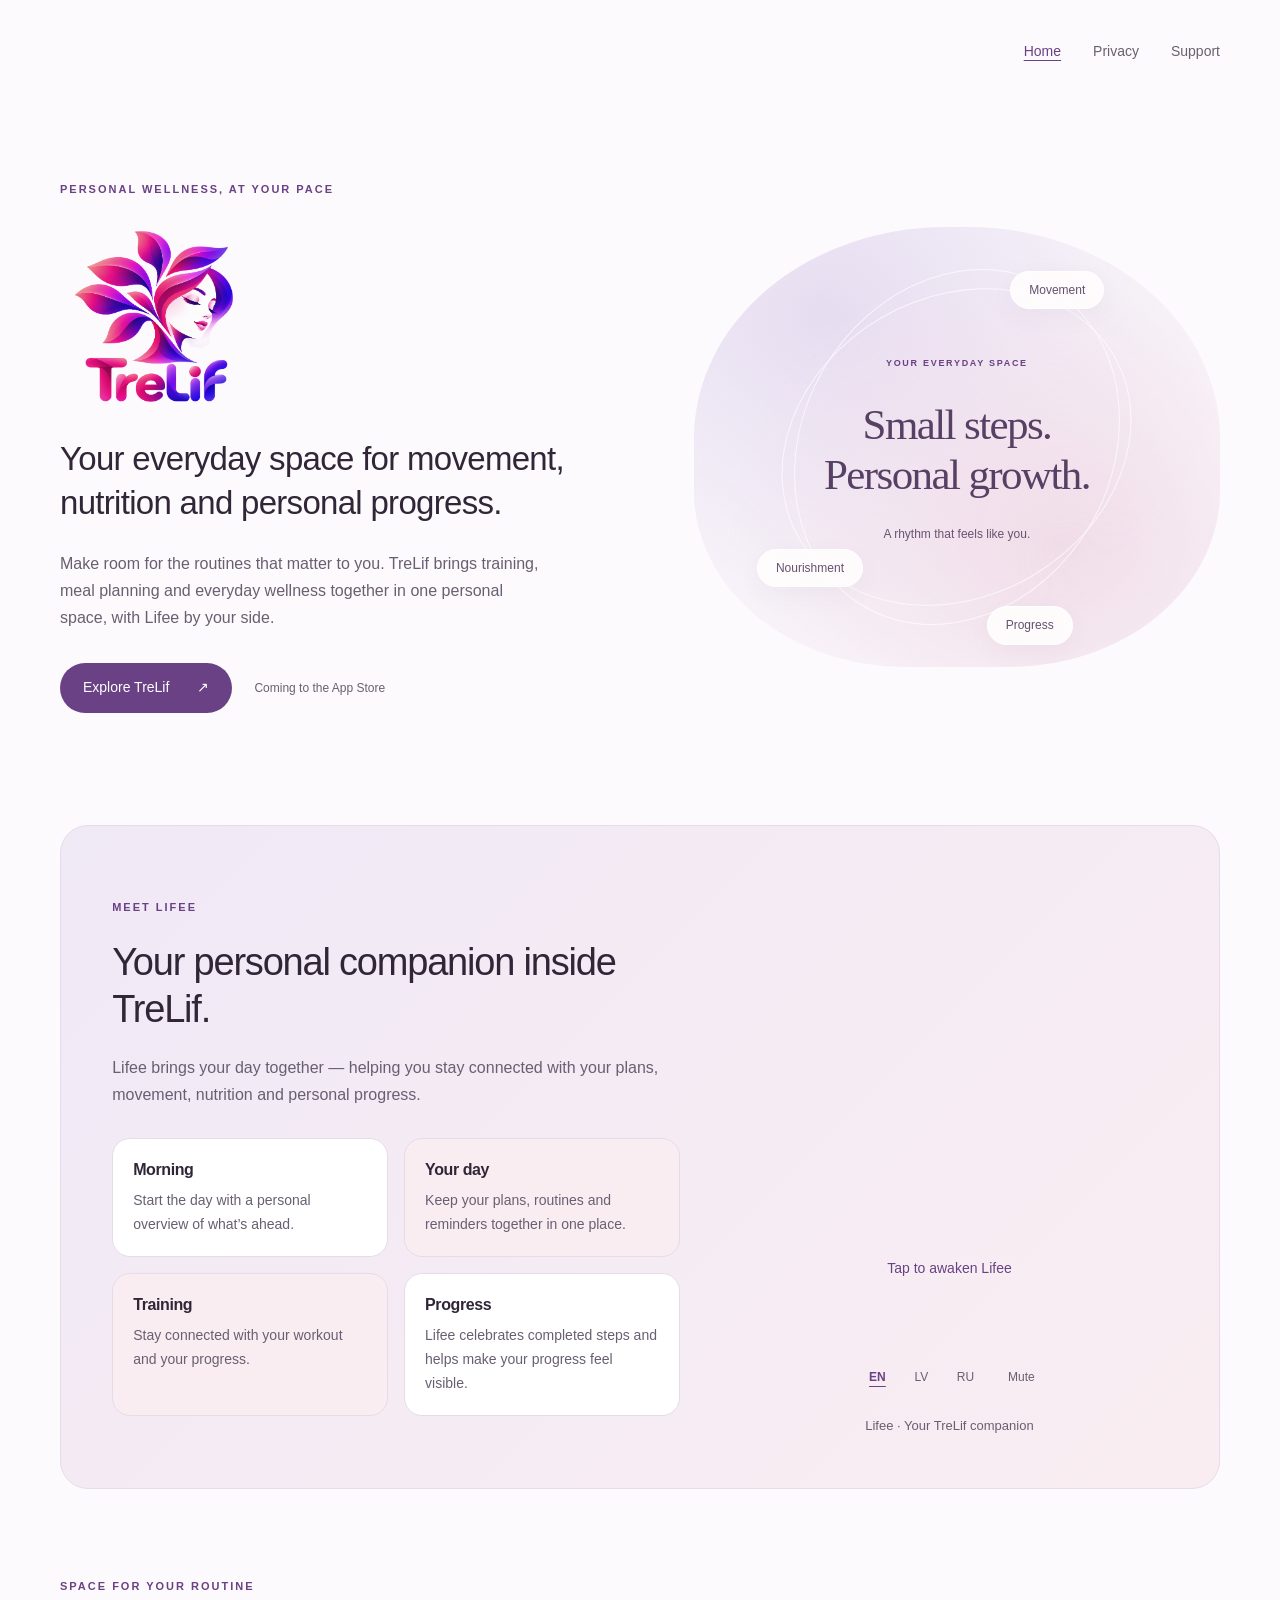
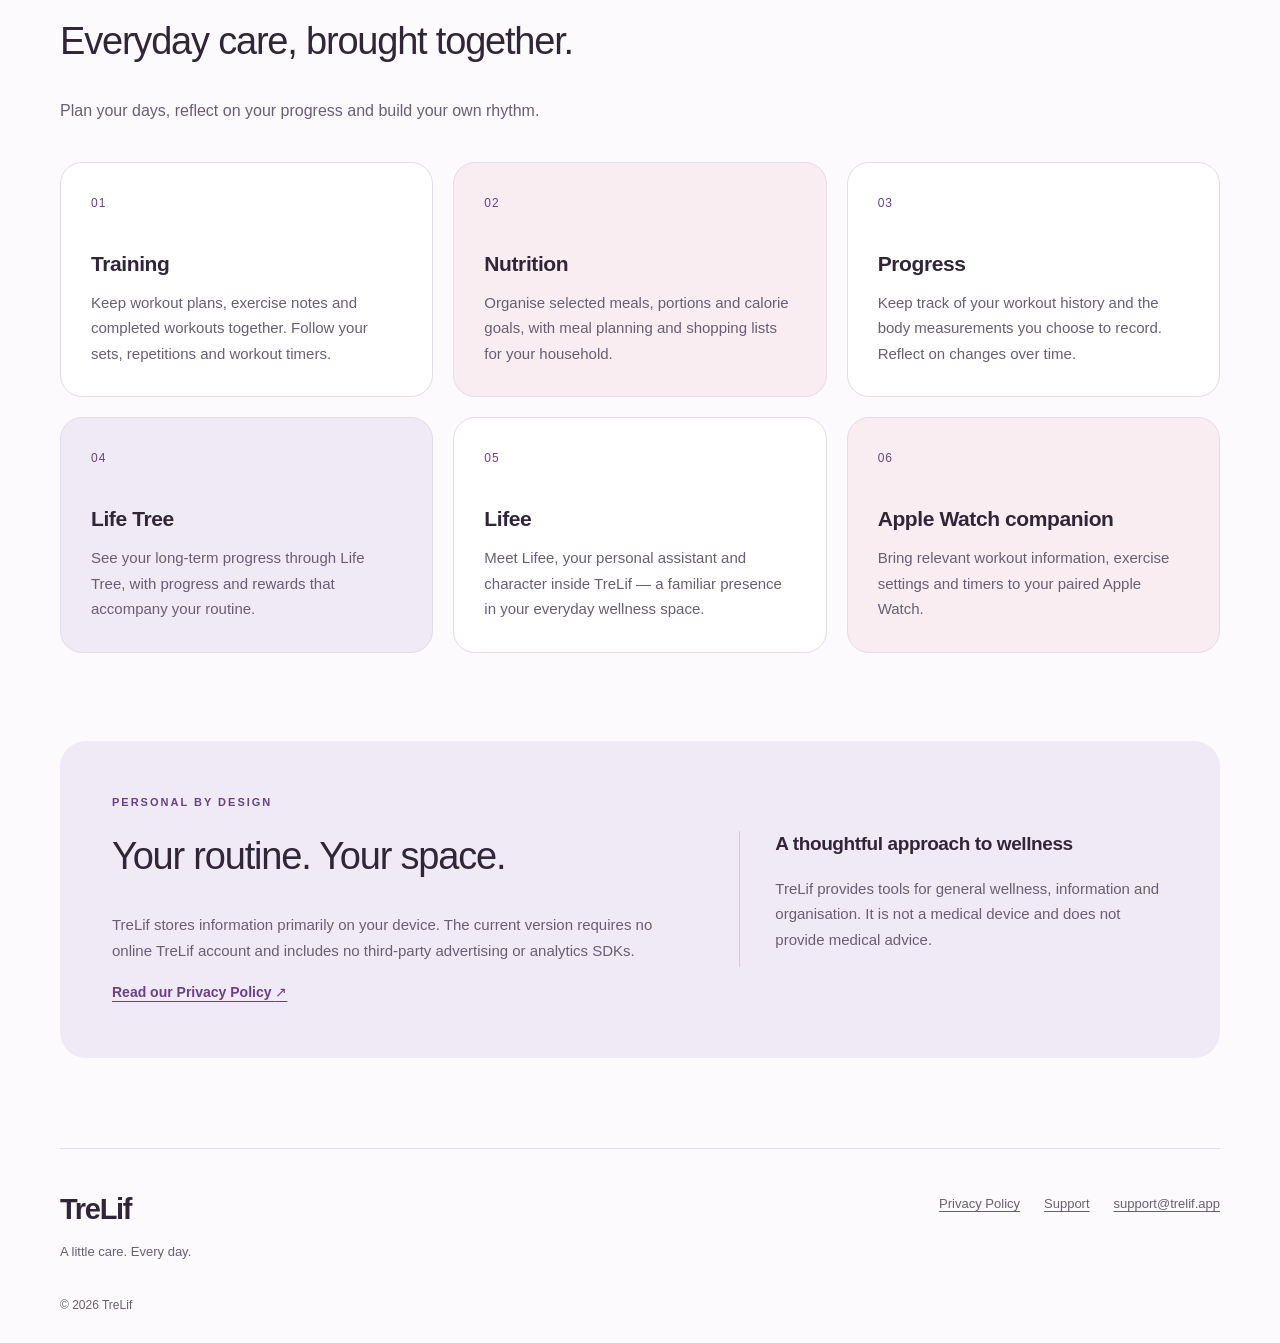
==== commit 092fdfd2: "checkpoint: approved Lifee 2.0 animated portrait" ====
--- a/index.html
+++ b/index.html
@@ -6,7 +6,10 @@
 <meta name="description" content="Your everyday space for movement, nutrition and personal progress. Discover TreLif, Lifee and Life Tree.">
 <meta name="theme-color" content="#faf7fc">
 <title>TreLif — Your everyday wellness space</title>
-<link rel="stylesheet" href="./assets/css/style.css">
+<link rel="stylesheet" href="./assets/css/style.css?v=lifee-portrait-v2-1">
+<script src="./assets/js/lifee-awakening.js?v=lifee-portrait-v2-1" defer></script>
+<script src="./assets/js/lifee-voice.js?v=lifee-portrait-v2-1" defer></script>
+<script src="./assets/js/lifee-alive.js?v=lifee-portrait-v2-1" defer></script>
 </head>
 <body>
 <a class="skip-link" href="#main">Skip to content</a>
@@ -27,8 +30,26 @@
     </div>
     <figure class="lifee-artwork">
       <div class="lifee-visual">
-        <img class="lifee-image" src="assets/images/lifee-web-clean.png" alt="Lifee, the TreLif companion, with a glowing face and blue eyes" width="1278" height="1230" loading="eager" decoding="async">
+        <div class="lifee-stage">
+        <img class="lifee-image" src="assets/images/lifee-portrait-v2.png" alt="Lifee, the TreLif companion, with a glowing face and blue eyes" width="1302" height="1208" loading="eager" decoding="async">
+        <canvas class="lifee-particles" aria-hidden="true" hidden></canvas>
+        <canvas class="lifee-body" aria-hidden="true" hidden></canvas>
+        <canvas class="lifee-face" aria-hidden="true" hidden></canvas>
+        <canvas class="lifee-alive" aria-hidden="true" hidden></canvas>
+        <button class="lifee-awaken" type="button" hidden aria-label="Awaken Lifee"><span>Tap to awaken Lifee</span></button>
+        </div>
       </div>
+      <div class="lifee-controls" hidden><button class="lifee-replay" type="button" hidden>Replay</button><span class="lifee-status" role="status" aria-live="polite"></span></div>
+      <div class="lifee-voice-controls" hidden>
+        <div class="lifee-languages" role="group" aria-label="Lifee introduction language">
+          <button type="button" data-language="en" lang="en" aria-label="English introduction" aria-pressed="true">EN</button>
+          <button type="button" data-language="lv" lang="lv" aria-label="Latvian introduction" aria-pressed="false">LV</button>
+          <button type="button" data-language="ru" lang="ru" aria-label="Russian introduction" aria-pressed="false">RU</button>
+        </div>
+        <button class="lifee-mute" type="button" aria-label="Mute Lifee introduction" aria-pressed="false">Mute</button>
+        <button class="lifee-play-voice" type="button" hidden>Play introduction</button>
+      </div>
+      <span class="lifee-voice-status lifee-status" role="status" aria-live="polite"></span>
       <figcaption class="lifee-caption">Lifee · Your TreLif companion</figcaption>
     </figure>
   </div>
--- a/assets/css/style.css
+++ b/assets/css/style.css
@@ -17,5 +17,40 @@
 .lifee-artwork{min-width:0;width:100%;max-width:420px;margin:0;justify-self:center}
 .lifee-image{display:block;width:100%;max-width:100%;height:auto;object-fit:contain}
 .lifee-caption{font-size:13px;color:var(--muted);text-align:center;margin:16px 0 0}
+.lifee-stage{position:relative;width:100%;isolation:isolate}
+.lifee-particles{position:absolute;inset:0;width:100%;height:100%;pointer-events:none}
+.lifee-image,.lifee-particles{filter:brightness(0.8) saturate(0.88)}
+.lifee-stage[data-state] .lifee-image{opacity:0}
+.lifee-stage[data-state="complete"] .lifee-image{opacity:1}
+.lifee-awaken{position:absolute;inset:0;z-index:2;width:100%;border:0;padding:0;background:transparent;color:var(--purple);font:inherit;cursor:pointer;display:flex;align-items:flex-end;justify-content:center}
+.lifee-awaken span{font-size:14px;padding:10px 0;text-shadow:0 1px 8px var(--paper)}
+.lifee-awaken:focus-visible,.lifee-replay:focus-visible{outline:none}
+.lifee-awaken:focus-visible span,.lifee-replay:focus-visible{text-decoration:underline;text-decoration-thickness:2px;text-underline-offset:6px}
+.lifee-controls{height:36px;display:flex;justify-content:center;align-items:center}
+.lifee-replay{border:0;background:transparent;color:var(--purple);font:inherit;font-size:14px;padding:6px 16px;cursor:pointer;text-decoration:underline;text-underline-offset:4px}
+.lifee-status{position:absolute;width:1px;height:1px;padding:0;overflow:hidden;clip-path:inset(50%);white-space:nowrap}
+.lifee-artwork [hidden]{display:none}
+.lifee-voice-controls{display:flex;flex-wrap:wrap;align-items:center;justify-content:center;gap:4px 12px;margin-top:4px}
+.lifee-languages{display:flex;align-items:center}
+.lifee-voice-controls button{min-width:44px;min-height:44px;padding:8px;border:0;background:transparent;color:var(--muted);font:inherit;font-size:12px;cursor:pointer}
+.lifee-languages button[aria-pressed="true"]{color:var(--purple);font-weight:650;text-decoration:underline;text-underline-offset:5px}
+.lifee-voice-controls button:focus-visible{outline:none;text-decoration:underline;text-decoration-thickness:2px;text-underline-offset:5px}
+.lifee-stage[data-state="complete"] .lifee-awaken span{visibility:hidden}
+.lifee-stage[data-state="complete"] .lifee-awaken:focus-visible span{visibility:visible}
+.lifee-alive{position:absolute;inset:0;z-index:1;width:100%;height:100%;pointer-events:none}
+.lifee-stage[data-state="complete"] .lifee-image,.lifee-stage[data-state="complete"] .lifee-alive{transform:translateY(var(--lifee-breath,0px))}
+@media(prefers-reduced-motion:reduce){.lifee-stage .lifee-image,.lifee-stage .lifee-alive{transform:none!important}.lifee-alive{display:none!important}}
 @media(max-width:900px){.lifee-panel{grid-template-columns:minmax(0,1fr)}.lifee-visual{width:100%;max-width:420px;min-height:300px;justify-self:center}}
 @media(max-width:640px){.lifee-section{padding-bottom:56px}.lifee-features{grid-template-columns:minmax(0,1fr)}.lifee-visual{min-height:260px}.lifee-feature{padding:18px}}
+
+/* Explicit opt-in diagnostics; never shown on the normal website. */
+.lifee-artwork.lifee-debug-enabled{position:relative}
+.lifee-debug-status{position:absolute;bottom:0;left:0;z-index:4;max-width:100%;padding:4px 6px;background:#fff;color:#762578;font:11px/1.4 monospace;pointer-events:none}
+.lifee-stage[data-debug="true"][data-state="complete"] .lifee-image{filter:brightness(0.8) saturate(0.88) drop-shadow(0 0 var(--lifee-debug-glow,12px) #ff00ff)}
+
+/* Lifee 2.0: facial detail stays fixed; only the lower portrait breathes. */
+.lifee-body,.lifee-face{position:absolute;inset:0;width:100%;height:100%;pointer-events:none;filter:brightness(0.8) saturate(0.88)}
+.lifee-body{z-index:0}.lifee-face{z-index:2}
+.lifee-stage[data-body-motion="true"][data-state="complete"] .lifee-image{clip-path:inset(0 0 23% 0)}
+.lifee-stage .lifee-awaken{z-index:3}
+@media(prefers-reduced-motion:reduce){.lifee-stage[data-body-motion] .lifee-image{clip-path:none}.lifee-body,.lifee-face{display:none!important}}
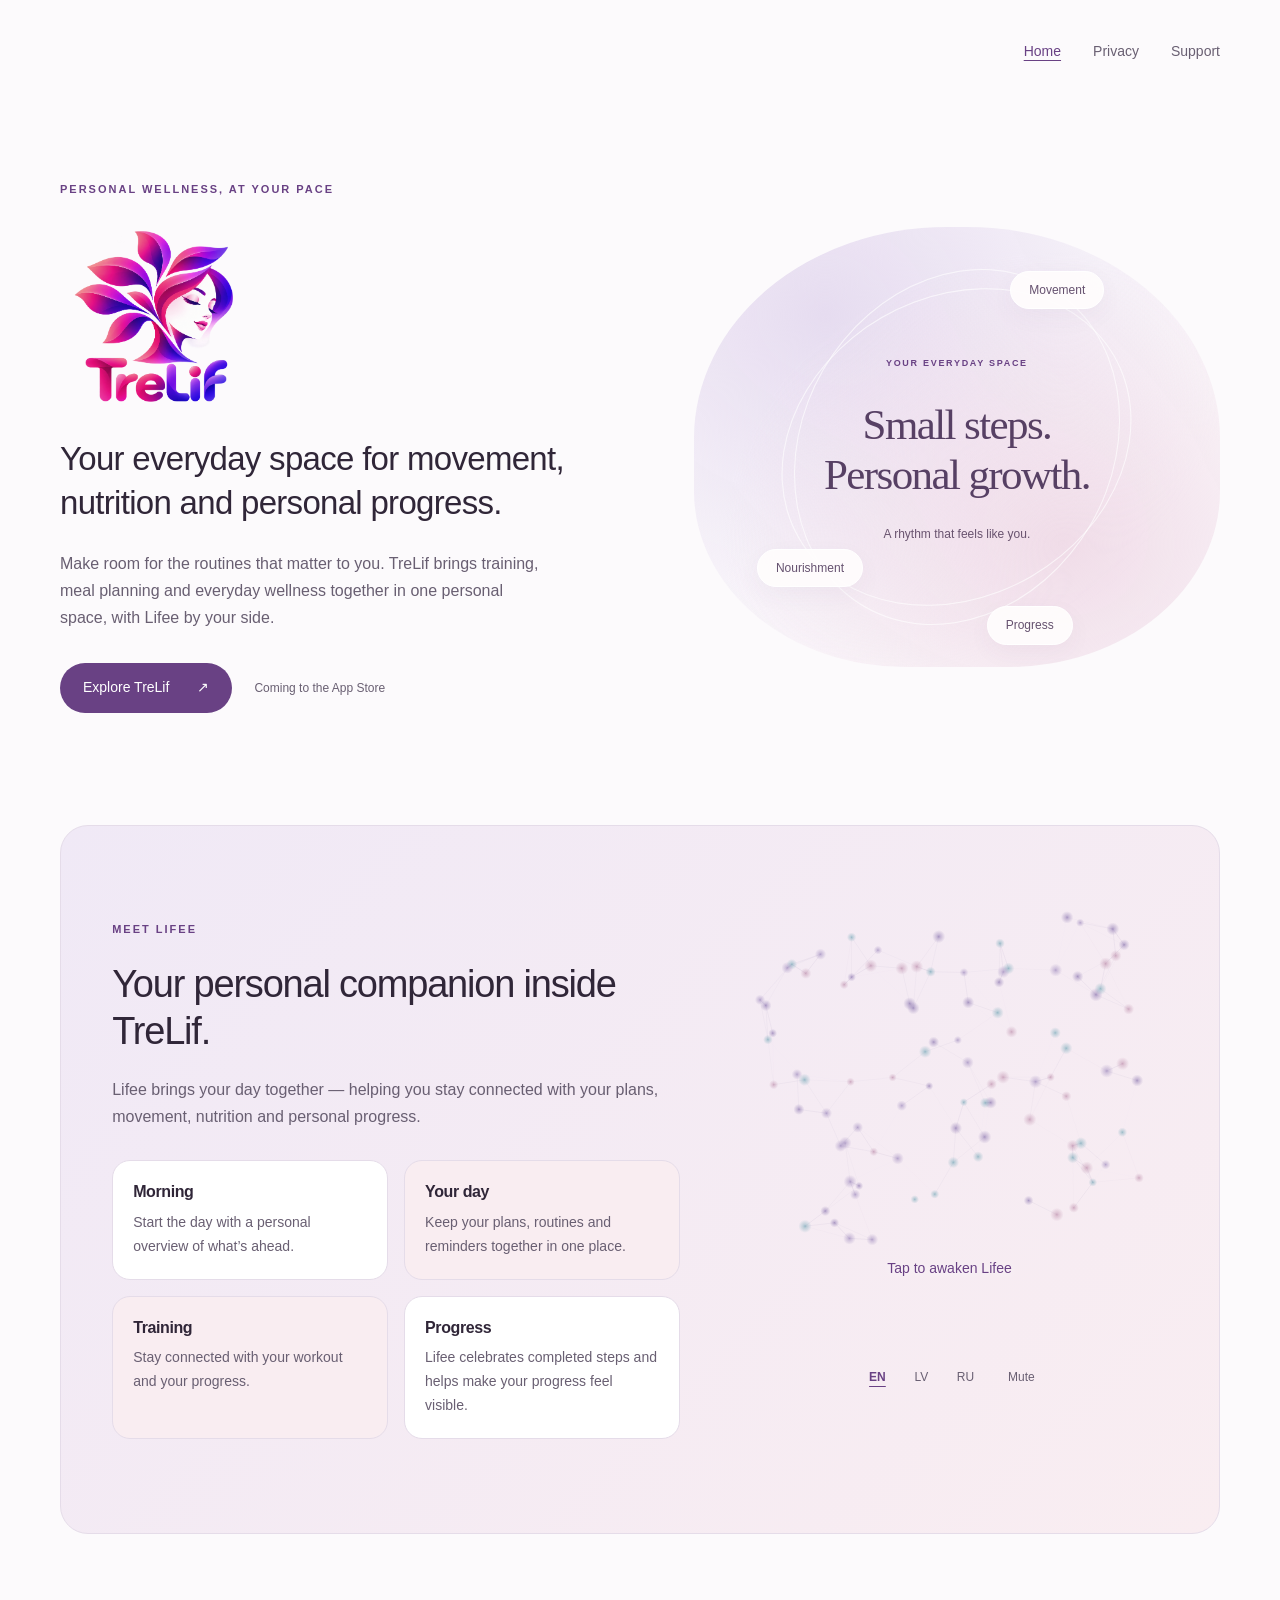
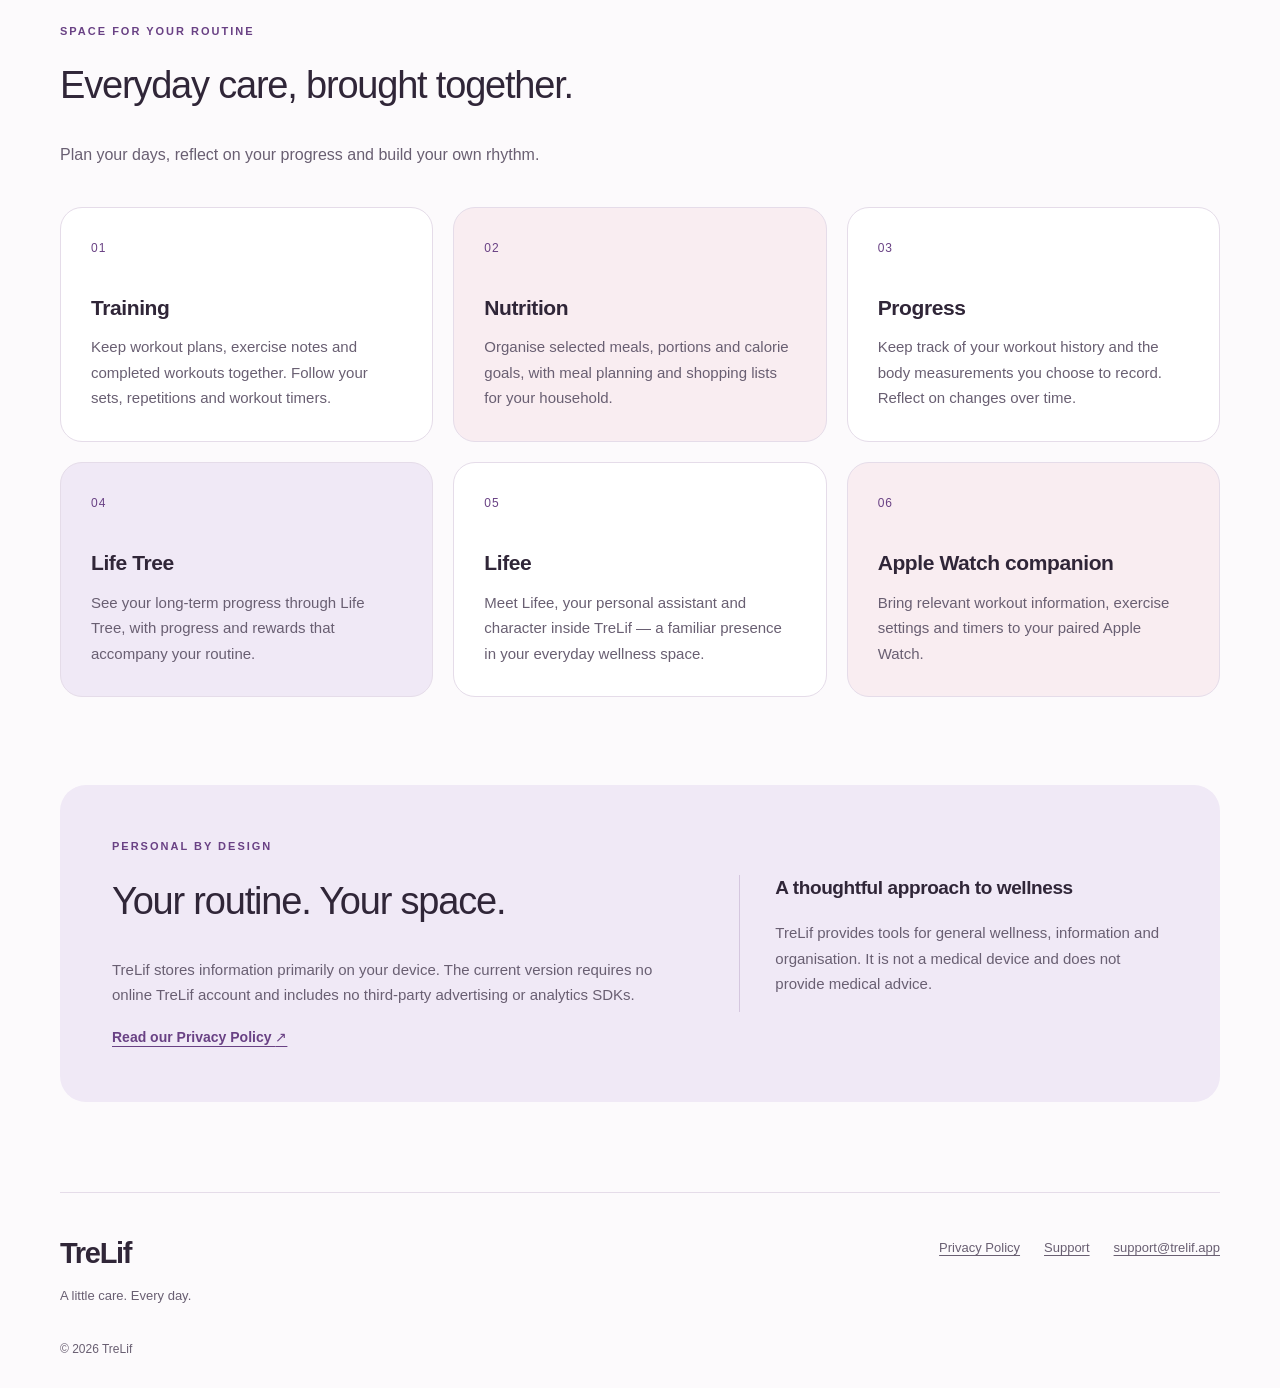
==== commit e1b0f40c: "checkpoint: approved Lifee title styling" ====
--- a/index.html
+++ b/index.html
@@ -6,7 +6,7 @@
 <meta name="description" content="Your everyday space for movement, nutrition and personal progress. Discover TreLif, Lifee and Life Tree.">
 <meta name="theme-color" content="#faf7fc">
 <title>TreLif — Your everyday wellness space</title>
-<link rel="stylesheet" href="./assets/css/style.css?v=lifee-portrait-v2-1">
+<link rel="stylesheet" href="./assets/css/style.css?v=lifee-name-1">
 <script src="./assets/js/lifee-awakening.js?v=lifee-portrait-v2-1" defer></script>
 <script src="./assets/js/lifee-voice.js?v=lifee-portrait-v2-1" defer></script>
 <script src="./assets/js/lifee-alive.js?v=lifee-portrait-v2-1" defer></script>
@@ -50,7 +50,7 @@
         <button class="lifee-play-voice" type="button" hidden>Play introduction</button>
       </div>
       <span class="lifee-voice-status lifee-status" role="status" aria-live="polite"></span>
-      <figcaption class="lifee-caption">Lifee · Your TreLif companion</figcaption>
+      <figcaption class="lifee-caption"><span class="lifee-name">Lifee</span><span class="lifee-name-subtitle">Your AI companion</span></figcaption>
     </figure>
   </div>
 </section>
--- a/assets/css/style.css
+++ b/assets/css/style.css
@@ -54,3 +54,10 @@
 .lifee-stage[data-body-motion="true"][data-state="complete"] .lifee-image{clip-path:inset(0 0 23% 0)}
 .lifee-stage .lifee-awaken{z-index:3}
 @media(prefers-reduced-motion:reduce){.lifee-stage[data-body-motion] .lifee-image{clip-path:none}.lifee-body,.lifee-face{display:none!important}}
+
+/* Character name treatment: same system typography, richer muted violet. */
+.lifee-caption{color:#59356f;line-height:1.35}
+.lifee-name{display:block;font-size:clamp(28px,3vw,34px);font-weight:600;letter-spacing:-0.8px}
+.lifee-name-subtitle{display:block;margin-top:3px;font-size:13px;letter-spacing:0.2px;color:#69516f}
+.lifee-visual:has(.lifee-stage[data-state]) ~ .lifee-caption{opacity:0}
+.lifee-visual:has(.lifee-stage[data-state="complete"]) ~ .lifee-caption{opacity:1;transition:opacity 700ms ease}
